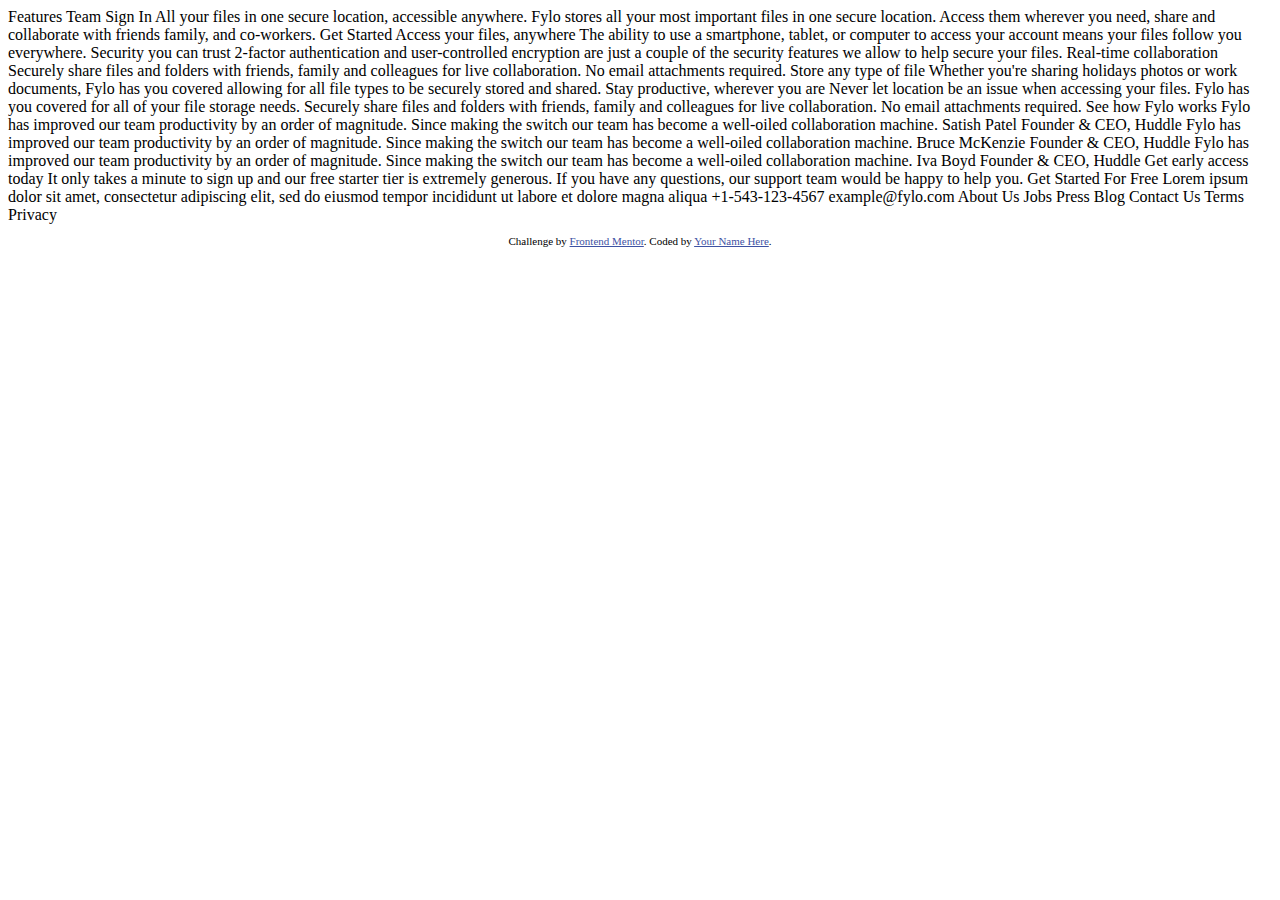
==== index.html @ 758d9b11 "Initial Commit" ====
<!DOCTYPE html>
<html lang="en">
<head>
  <meta charset="UTF-8">
  <meta name="viewport" content="width=device-width, initial-scale=1.0"> <!-- displays site properly based on user's device -->

  <link rel="icon" type="image/png" sizes="32x32" href="./images/favicon-32x32.png">
  
  <title>Frontend Mentor | Fylo landing page with dark theme and features grid</title>

  <!-- Feel free to remove these styles or customise in your own stylesheet 👍 -->
  <style>
    .attribution { font-size: 11px; text-align: center; }
    .attribution a { color: hsl(228, 45%, 44%); }
  </style>
</head>
<body>
  Features
  Team
  Sign In

  All your files in one secure location, accessible anywhere.

  Fylo stores all your most important files in one secure location. Access them wherever 
  you need, share and collaborate with friends family, and co-workers.

  Get Started

  Access your files, anywhere

  The ability to use a smartphone, tablet, or computer to access your account means your 
  files follow you everywhere.

  Security you can trust

  2-factor authentication and user-controlled encryption are just a couple of the security 
  features we allow to help secure your files.

  Real-time collaboration

  Securely share files and folders with friends, family and colleagues for live collaboration. 
  No email attachments required.

  Store any type of file

  Whether you're sharing holidays photos or work documents, Fylo has you covered allowing for all 
  file types to be securely stored and shared.

  Stay productive, wherever you are

  Never let location be an issue when accessing your files. Fylo has you covered for all of your file 
  storage needs.

  Securely share files and folders with friends, family and colleagues for live collaboration. No email 
  attachments required.

  See how Fylo works

  Fylo has improved our team productivity by an order of magnitude. Since making the switch our team has 
  become a well-oiled collaboration machine.

  Satish Patel
  Founder & CEO, Huddle

  Fylo has improved our team productivity by an order of magnitude. Since making the switch our team has 
  become a well-oiled collaboration machine.

  Bruce McKenzie
  Founder & CEO, Huddle

  Fylo has improved our team productivity by an order of magnitude. Since making the switch our team has 
  become a well-oiled collaboration machine.

  Iva Boyd
  Founder & CEO, Huddle

  Get early access today

  It only takes a minute to sign up and our free starter tier is extremely generous. If you have any 
  questions, our support team would be happy to help you.

  Get Started For Free

  Lorem ipsum dolor sit amet, consectetur adipiscing elit, sed do eiusmod tempor incididunt ut labore et 
  dolore magna aliqua

  +1-543-123-4567
  example@fylo.com

  About Us
  Jobs
  Press
  Blog

  Contact Us
  Terms
  Privacy

  <footer>
    <p class="attribution">
      Challenge by <a href="https://www.frontendmentor.io?ref=challenge" target="_blank">Frontend Mentor</a>. 
      Coded by <a href="#">Your Name Here</a>.
    </p>
  </footer>
</body>
</html>
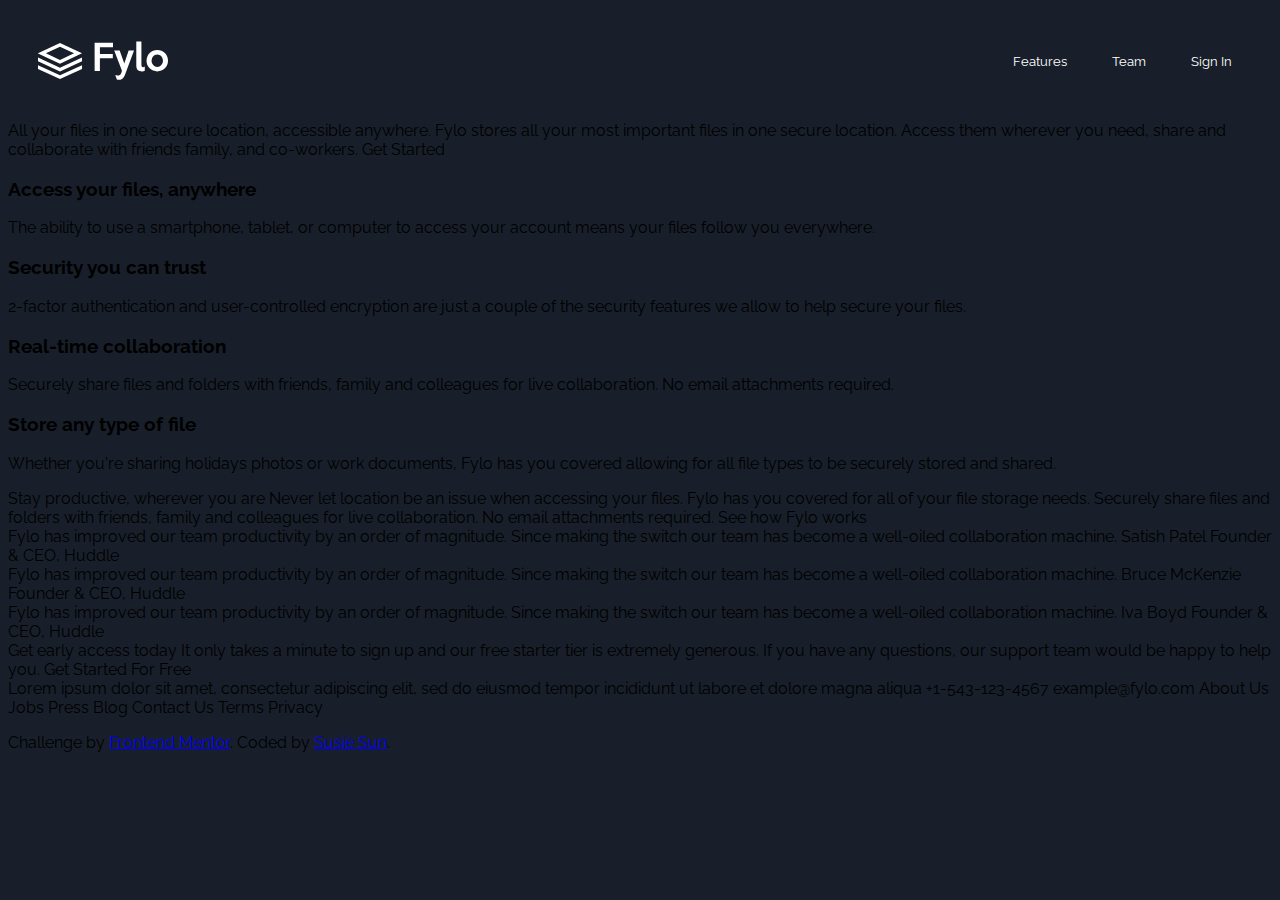
==== commit d68aa540: "Complete nav bar." ====
--- a/index.html
+++ b/index.html
@@ -1,106 +1,154 @@
 <!DOCTYPE html>
 <html lang="en">
+
 <head>
   <meta charset="UTF-8">
   <meta name="viewport" content="width=device-width, initial-scale=1.0"> <!-- displays site properly based on user's device -->
 
+  <!-- icon & title in the header -->
   <link rel="icon" type="image/png" sizes="32x32" href="./images/favicon-32x32.png">
-  
-  <title>Frontend Mentor | Fylo landing page with dark theme and features grid</title>
+  <title>Fylo | Layout Challenge</title>
 
-  <!-- Feel free to remove these styles or customise in your own stylesheet 👍 -->
-  <style>
-    .attribution { font-size: 11px; text-align: center; }
-    .attribution a { color: hsl(228, 45%, 44%); }
-  </style>
+  <!-- Google Fonts -->
+  <link href="https://fonts.googleapis.com/css?family=Open+Sans|Raleway" rel="stylesheet">
+  <!--
+  font-family: 'Raleway', sans-serif;
+  font-family: 'Open Sans', sans-serif;
+  -->
+
+  <!-- Style -->
+  <link rel="stylesheet" href="css/style.css">
+
 </head>
+
 <body>
-  Features
-  Team
-  Sign In
 
-  All your files in one secure location, accessible anywhere.
+  <!-- Title Section -->
 
-  Fylo stores all your most important files in one secure location. Access them wherever 
-  you need, share and collaborate with friends family, and co-workers.
+  <section id="title">
+    <!-- Navbar -->
+    <nav class="navbar">
+      <img class="logo" src="./images/logo.svg" alt="logo-img">
+      <div>
+        <ul class="menu-list">
+          <li><a class="nav-link" href="#">Features</a></li>
+          <li><a class="nav-link" href="#">Team</a></li>
+          <li><a class="nav-link" href="#">Sign In</a></li>
+        </ul>
+      </div>
+    </nav>
 
-  Get Started
+    <!-- Title -->
+    All your files in one secure location, accessible anywhere.
 
-  Access your files, anywhere
+    Fylo stores all your most important files in one secure location. Access them wherever
+    you need, share and collaborate with friends family, and co-workers.
 
-  The ability to use a smartphone, tablet, or computer to access your account means your 
-  files follow you everywhere.
+    Get Started
+  </section>
 
-  Security you can trust
+  <!-- Feature Section -->
 
-  2-factor authentication and user-controlled encryption are just a couple of the security 
-  features we allow to help secure your files.
+  <section id="features">
+    <div class="flex-container">
+      <div class="flex-item">
+        <h3>Access your files, anywhere</h3>
+        <p>The ability to use a smartphone, tablet, or computer to access your account means your
+          files follow you everywhere.</p>
+      </div>
+      <div class="flex-item">
+        <h3>Security you can trust</h3>
+        <p>2-factor authentication and user-controlled encryption are just a couple of the security
+          features we allow to help secure your files.</p>
+      </div>
+      <div class="flex-item">
+        <h3>Real-time collaboration</h3>
+        <p>Securely share files and folders with friends, family and colleagues for live collaboration.
+          No email attachments required.</p>
+      </div>
+      <div class="flex-item">
+        <h3>Store any type of file</h3>
+        <p>Whether you're sharing holidays photos or work documents, Fylo has you covered allowing for all
+          file types to be securely stored and shared.</p>
+      </div>
+    </div>
+  </section>
 
-  Real-time collaboration
+  <!-- Highlight Section -->
 
-  Securely share files and folders with friends, family and colleagues for live collaboration. 
-  No email attachments required.
+  <section id="highlight">
+    Stay productive, wherever you are
 
-  Store any type of file
+    Never let location be an issue when accessing your files. Fylo has you covered for all of your file
+    storage needs.
 
-  Whether you're sharing holidays photos or work documents, Fylo has you covered allowing for all 
-  file types to be securely stored and shared.
+    Securely share files and folders with friends, family and colleagues for live collaboration. No email
+    attachments required.
 
-  Stay productive, wherever you are
+    See how Fylo works
+  </section>
 
-  Never let location be an issue when accessing your files. Fylo has you covered for all of your file 
-  storage needs.
+  <!-- Testimonials Section -->
 
-  Securely share files and folders with friends, family and colleagues for live collaboration. No email 
-  attachments required.
+  <section id="testimonial">
+    <div class="testimonial-item">
+      Fylo has improved our team productivity by an order of magnitude. Since making the switch our team has
+      become a well-oiled collaboration machine.
 
-  See how Fylo works
+      Satish Patel
+      Founder & CEO, Huddle
+    </div>
+    <div class="testimonial-item">
+      Fylo has improved our team productivity by an order of magnitude. Since making the switch our team has
+      become a well-oiled collaboration machine.
 
-  Fylo has improved our team productivity by an order of magnitude. Since making the switch our team has 
-  become a well-oiled collaboration machine.
+      Bruce McKenzie
+      Founder & CEO, Huddle
+    </div>
+    <div class="testimonial-item">
+      Fylo has improved our team productivity by an order of magnitude. Since making the switch our team has
+      become a well-oiled collaboration machine.
 
-  Satish Patel
-  Founder & CEO, Huddle
+      Iva Boyd
+      Founder & CEO, Huddle
+    </div>
+  </section>
 
-  Fylo has improved our team productivity by an order of magnitude. Since making the switch our team has 
-  become a well-oiled collaboration machine.
+  <!-- Sign Up Section -->
 
-  Bruce McKenzie
-  Founder & CEO, Huddle
+  <section id="signup">
+    Get early access today
 
-  Fylo has improved our team productivity by an order of magnitude. Since making the switch our team has 
-  become a well-oiled collaboration machine.
+    It only takes a minute to sign up and our free starter tier is extremely generous. If you have any
+    questions, our support team would be happy to help you.
 
-  Iva Boyd
-  Founder & CEO, Huddle
+    Get Started For Free
+  </section>
 
-  Get early access today
-
-  It only takes a minute to sign up and our free starter tier is extremely generous. If you have any 
-  questions, our support team would be happy to help you.
-
-  Get Started For Free
-
-  Lorem ipsum dolor sit amet, consectetur adipiscing elit, sed do eiusmod tempor incididunt ut labore et 
-  dolore magna aliqua
-
-  +1-543-123-4567
-  example@fylo.com
-
-  About Us
-  Jobs
-  Press
-  Blog
-
-  Contact Us
-  Terms
-  Privacy
+  <!-- Footer -->
 
   <footer>
+    Lorem ipsum dolor sit amet, consectetur adipiscing elit, sed do eiusmod tempor incididunt ut labore et
+    dolore magna aliqua
+
+    +1-543-123-4567
+    example@fylo.com
+
+    About Us
+    Jobs
+    Press
+    Blog
+
+    Contact Us
+    Terms
+    Privacy
+
+
     <p class="attribution">
-      Challenge by <a href="https://www.frontendmentor.io?ref=challenge" target="_blank">Frontend Mentor</a>. 
-      Coded by <a href="#">Your Name Here</a>.
+      Challenge by <a href="https://www.frontendmentor.io?ref=challenge" target="_blank">Frontend Mentor</a>.
+      Coded by <a href="#">Susie Sun</a>.
     </p>
   </footer>
 </body>
-</html>+
+</html>
--- a/css/style.css
+++ b/css/style.css
@@ -0,0 +1,32 @@
+body{
+  background-color: #3E4551; /* using hsl() requires setting fallback color */
+  background-color: hsl(218, 28%, 13%);
+  font-family: 'Raleway', sans-serif;
+}
+
+.navbar{
+  margin: 35px 30px;
+  display:flex;
+  align-items: center; /* the default value is stretch */
+  justify-content:space-between;
+}
+
+.logo{
+  width: 130px;
+}
+
+.menu-list {
+  display:flex;
+  list-style: none; /* style on ul rather than li to remove the bullet point style */
+  padding-left: 0; /* the default format of padding-left for ul is 40px */
+}
+.nav-link{
+  color: #fff;
+  text-decoration: none; /* remove the underline */
+  padding-left:35px;
+  padding-right:10px;
+  font-size: 0.8rem;
+}
+.nav-link:hover{
+  color: #81D9D4;
+}
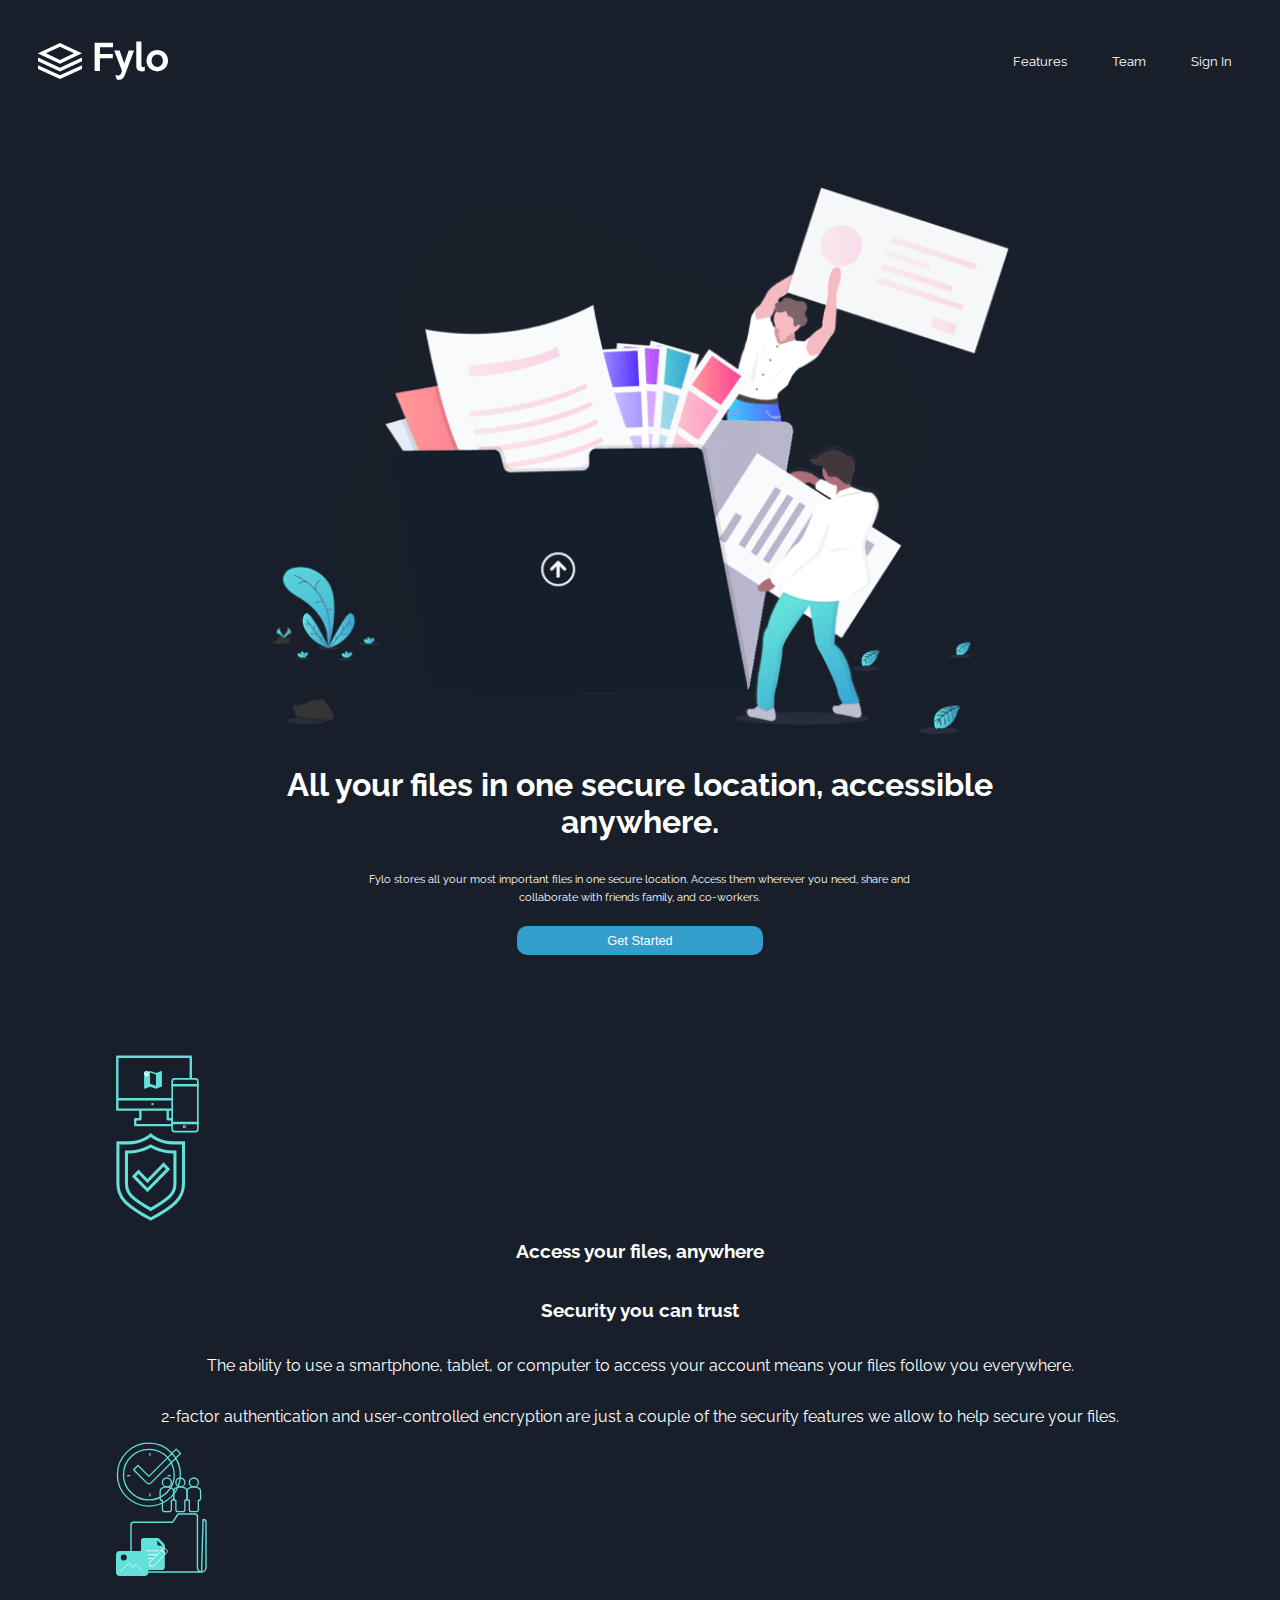
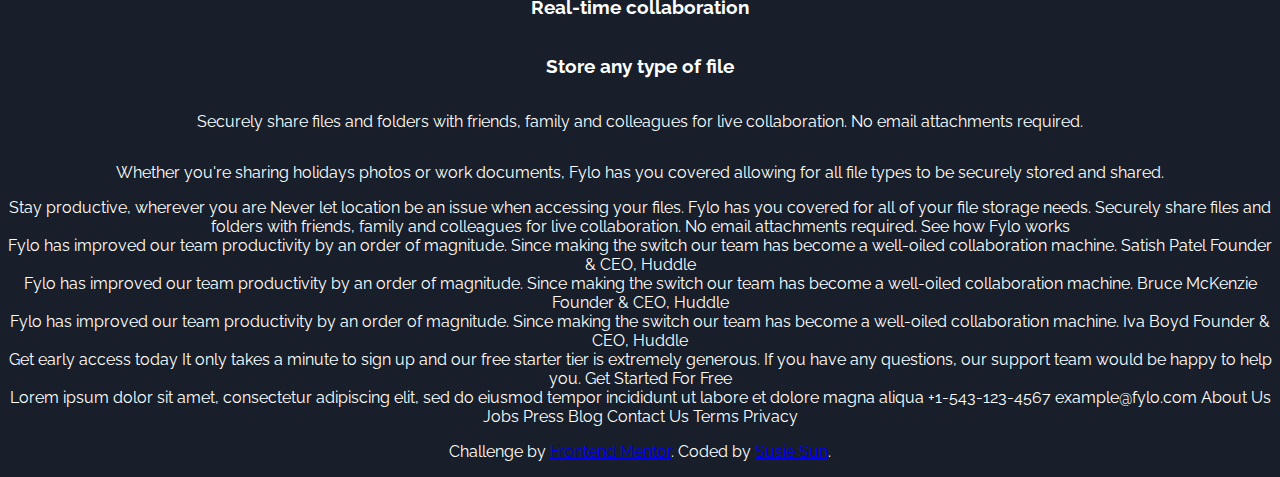
==== commit 1098c40a: "complete intro part" ====
--- a/index.html
+++ b/index.html
@@ -23,10 +23,9 @@
 
 <body>
 
-  <!-- Title Section -->
+  <!-- Nav Section -->
 
-  <section id="title">
-    <!-- Navbar -->
+  <section id="nav">
     <nav class="navbar">
       <img class="logo" src="./images/logo.svg" alt="logo-img">
       <div>
@@ -37,42 +36,72 @@
         </ul>
       </div>
     </nav>
+  </section>
 
-    <!-- Title -->
-    All your files in one secure location, accessible anywhere.
+  <!-- Intro Section -->
 
-    Fylo stores all your most important files in one secure location. Access them wherever
-    you need, share and collaborate with friends family, and co-workers.
-
-    Get Started
+  <section id="intro">
+    <div class="middle-box">
+      <img class="intro-img" src="images/illustration-intro.png" alt="intro-img">
+      <h1>All your files in one secure location, accessible anywhere.</h1>
+      <p class="intro-p">Fylo stores all your most important files in one secure location. Access them wherever
+        you need, share and collaborate with friends family, and co-workers.</p>
+      <button class="btn" type="button" name="start-btn">Get Started</button>
+    </div>
   </section>
 
   <!-- Feature Section -->
 
-  <section id="features">
-    <div class="flex-container">
-      <div class="flex-item">
+  <!-- <section id="features">
+    <div class="grid-container">
+      <div class="grid-item">
+        <img src="images/icon-access-anywhere.svg" alt="icon-access-anywhere">
         <h3>Access your files, anywhere</h3>
         <p>The ability to use a smartphone, tablet, or computer to access your account means your
           files follow you everywhere.</p>
       </div>
-      <div class="flex-item">
+      <div class="grid-item">
+        <img src="images/icon-security.svg" alt="icon-security">
         <h3>Security you can trust</h3>
         <p>2-factor authentication and user-controlled encryption are just a couple of the security
           features we allow to help secure your files.</p>
       </div>
-      <div class="flex-item">
+      <div class="grid-item">
+        <img src="images/icon-collaboration.svg" alt="icon-collaboration">
         <h3>Real-time collaboration</h3>
         <p>Securely share files and folders with friends, family and colleagues for live collaboration.
           No email attachments required.</p>
       </div>
-      <div class="flex-item">
+      <div class="grid-item">
+        <img src="images/icon-any-file.svg" alt="icon-any-file">
         <h3>Store any type of file</h3>
         <p>Whether you're sharing holidays photos or work documents, Fylo has you covered allowing for all
           file types to be securely stored and shared.</p>
       </div>
     </div>
+  </section> -->
+
+  <section id="features">
+    <div class="grid-container">
+      <img src="images/icon-access-anywhere.svg" alt="icon-access-anywhere">
+      <img src="images/icon-security.svg" alt="icon-security">
+      <h3>Access your files, anywhere</h3>
+      <h3>Security you can trust</h3>
+      <p>The ability to use a smartphone, tablet, or computer to access your account means your
+        files follow you everywhere.</p>
+      <p>2-factor authentication and user-controlled encryption are just a couple of the security
+        features we allow to help secure your files.</p>
+      <img src="images/icon-collaboration.svg" alt="icon-collaboration">
+      <img src="images/icon-any-file.svg" alt="icon-any-file">
+      <h3>Real-time collaboration</h3>
+      <h3>Store any type of file</h3>
+      <p>Securely share files and folders with friends, family and colleagues for live collaboration.
+        No email attachments required.</p>
+      <p>Whether you're sharing holidays photos or work documents, Fylo has you covered allowing for all
+        file types to be securely stored and shared.</p>
+    </div>
   </section>
+
 
   <!-- Highlight Section -->
 
--- a/css/style.css
+++ b/css/style.css
@@ -2,6 +2,8 @@
   background-color: #3E4551; /* using hsl() requires setting fallback color */
   background-color: hsl(218, 28%, 13%);
   font-family: 'Raleway', sans-serif;
+  text-align: center;
+  color: #fff;
 }
 
 .navbar{
@@ -30,3 +32,50 @@
 .nav-link:hover{
   color: #81D9D4;
 }
+
+.middle-box{
+  display:flex;
+  flex-direction:column;
+  width:65%;
+  margin:100px auto;
+}
+
+.intro-img{
+  width:90%;
+  margin:auto;
+  padding-bottom:10px;
+}
+
+.intro-p{
+  width:70%;
+  margin:10px auto 20px;
+  font-size: 0.7rem;
+  line-height: 1.1rem;
+}
+
+.btn{
+  margin:0 35%;
+  height:1.8rem;
+  background-color: hsl(198, 60%, 50%);
+  border:0;
+  font-size: 0.8rem;
+  color: #fff;
+  border-radius: 10px;
+}
+
+.btn:hover{
+  background-color: hsl(176, 68%, 64%);
+}
+
+.grid-container{
+  display:grid;
+  grid-template-columns:320px [10%] 320px;
+  grid-template-rows:repeat(80px [40px] auto [10px] auto [100px]);
+  justify-content: center;
+}
+
+.grid-item{
+  font-size: 75%;
+  line-height: 1.1rem;
+  place-self:center;
+}
